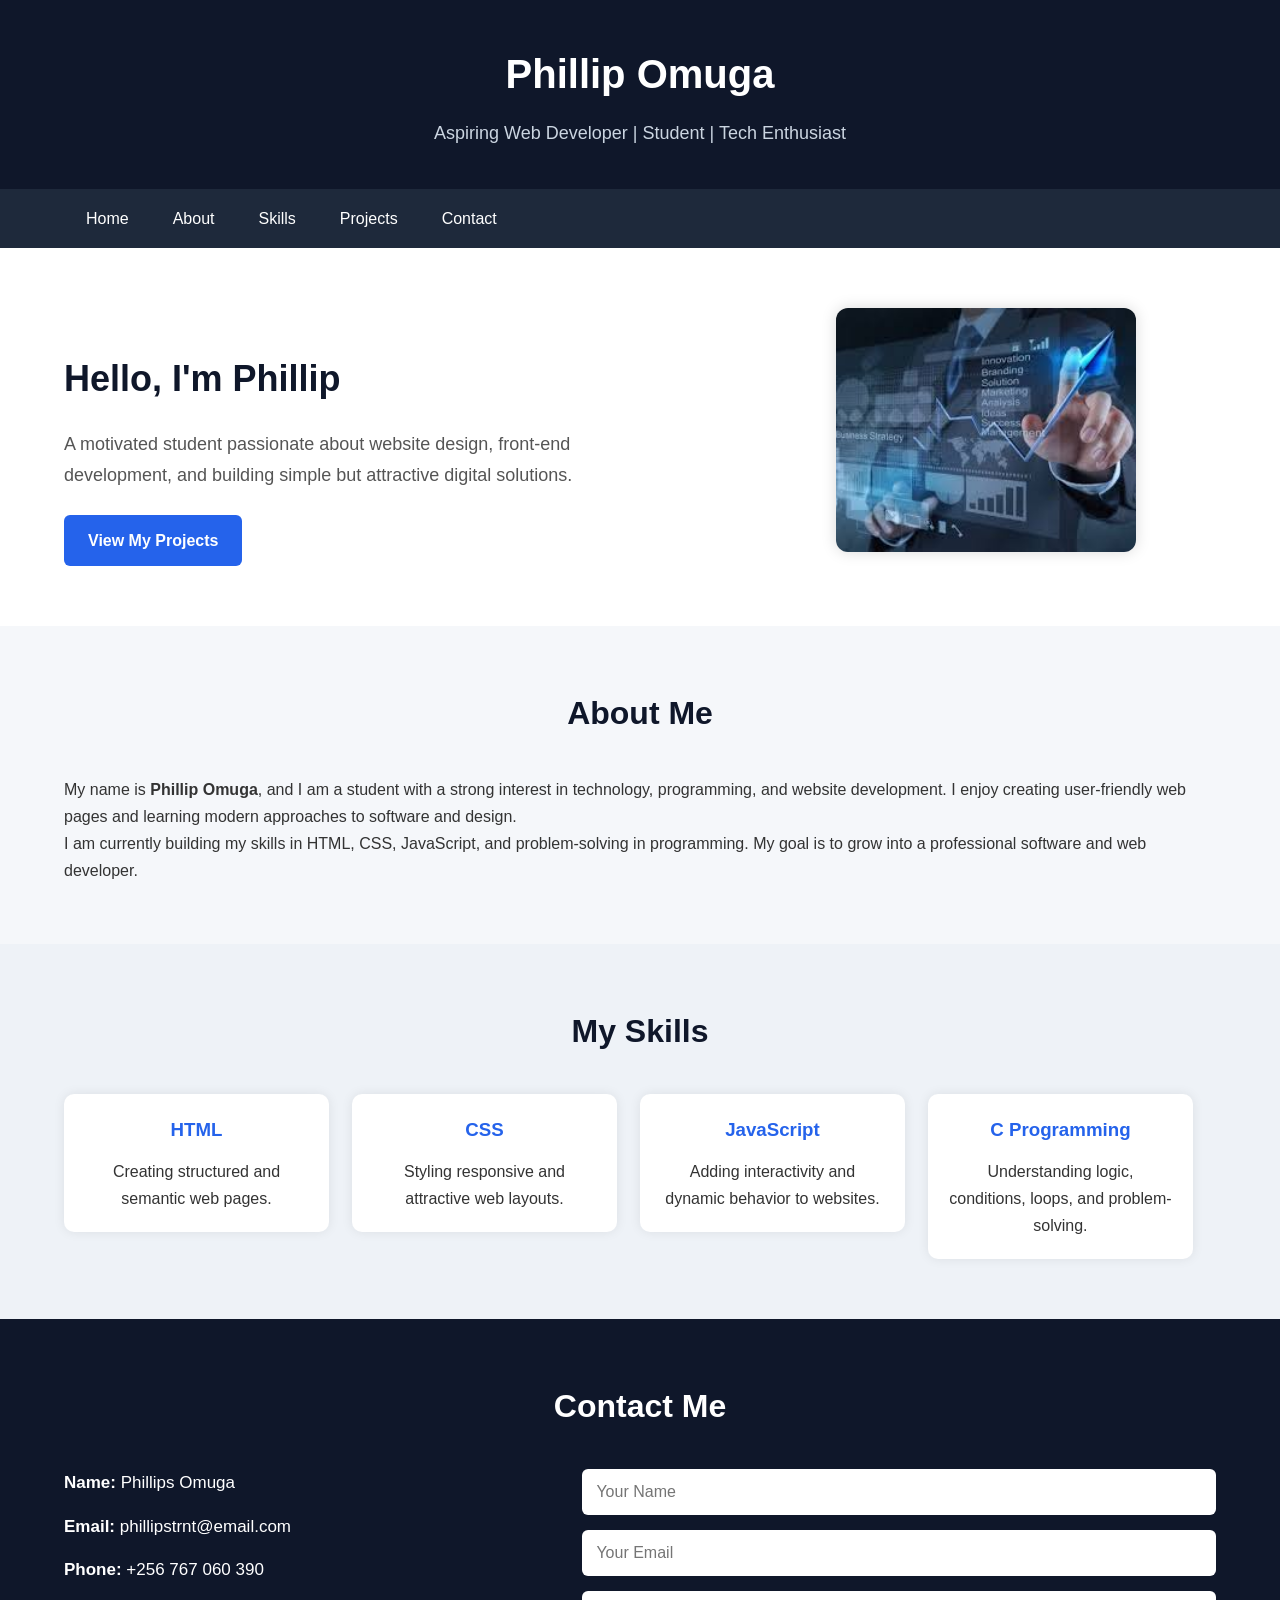
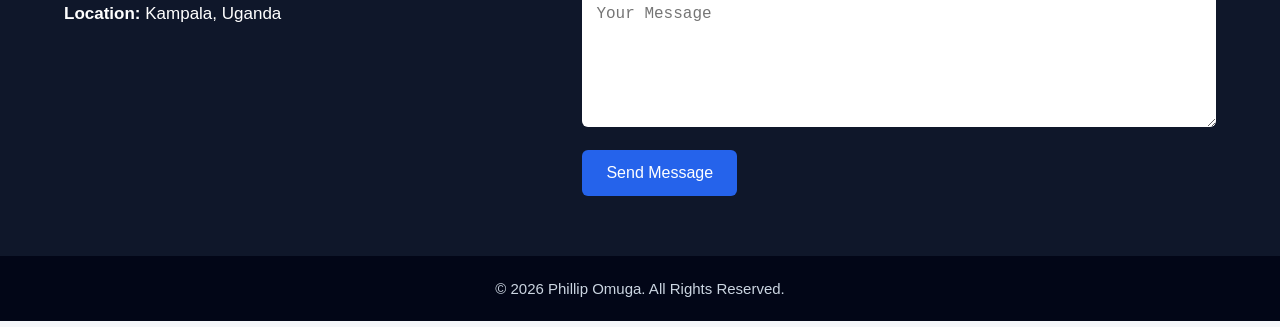
==== index.html @ 1b5aeac4 "Add files via upload" ====
<!DOCTYPE html>
<html lang="en">
<head>
    <meta charset="UTF-8">
    <meta name="viewport" content="width=device-width, initial-scale=1.0">
    <title>Phillip Omuga | Portfolio</title>
    <link rel="stylesheet" href="index.css">
</head>
<body>

    <!-- Header -->
    <header>
        <div class="container">
            <h1>Phillip Omuga</h1>
            <p>Aspiring Web Developer | Student | Tech Enthusiast</p>
        </div>
    </header>

    <!-- Navigation -->
    <nav>
        <div class="container">
            <ul>
                <li><a href="index.html">Home</a></li>
                <li><a href="#about">About</a></li>
                <li><a href="#skills">Skills</a></li>
                <li><a href="projects.html">Projects</a></li>
                <li><a href="#contact">Contact</a></li>
            </ul>
        </div>
    </nav>

    <!-- Hero Section -->
    <section class="hero">
        <div class="container">
            <div class="hero-text">
                <h2>Hello, I'm Phillip</h2>
                <p>
                    A motivated student passionate about website design, front-end development,
                    and building simple but attractive digital solutions.
                </p>
                <a href="projects.html" class="btn">View My Projects</a>
            </div>

            <div class="hero-image">
                <img src="img1.jpg" alt="Profile Photo">
            </div>

            <div class="clearfix"></div>
        </div>
    </section>

    <!-- About Section -->
    <section id="about" class="section">
        <div class="container">
            <h2 class="section-title">About Me</h2>
            <p>
                My name is <strong>Phillip Omuga</strong>, and I am a student with a strong
                interest in technology, programming, and website development. I enjoy creating
                user-friendly web pages and learning modern approaches to software and design.
            </p>
            <p>
                I am currently building my skills in HTML, CSS, JavaScript, and problem-solving
                in programming. My goal is to grow into a professional software and web developer.
            </p>
        </div>
    </section>

    <!-- Skills Section -->
    <section id="skills" class="section light-bg">
        <div class="container">
            <h2 class="section-title">My Skills</h2>

            <div class="skill-box">
                <h3>HTML</h3>
                <p>Creating structured and semantic web pages.</p>
            </div>

            <div class="skill-box">
                <h3>CSS</h3>
                <p>Styling responsive and attractive web layouts.</p>
            </div>

            <div class="skill-box">
                <h3>JavaScript</h3>
                <p>Adding interactivity and dynamic behavior to websites.</p>
            </div>

            <div class="skill-box">
                <h3>C Programming</h3>
                <p>Understanding logic, conditions, loops, and problem-solving.</p>
            </div>

            <div class="clearfix"></div>
        </div>
    </section>

    <!-- Contact Section -->
    <section id="contact" class="section dark-section">
        <div class="container">
            <h2 class="section-title white">Contact Me</h2>

            <div class="contact-info">
                <p><strong>Name:</strong> Phillips Omuga</p>
                <p><strong>Email:</strong> phillipstrnt@email.com</p>
                <p><strong>Phone:</strong> +256 767 060 390</p>
                <p><strong>Location:</strong> Kampala, Uganda</p>
            </div>

            <div class="contact-form">
                <form>
                    <input type="text" placeholder="Your Name" required>
                    <input type="email" placeholder="Your Email" required>
                    <textarea placeholder="Your Message" rows="6" required></textarea>
                    <button type="submit">Send Message</button>
                </form>
            </div>

            <div class="clearfix"></div>
        </div>
    </section>

    <!-- Footer -->
    <footer>
        <p>&copy; 2026 Phillip Omuga. All Rights Reserved.</p>
    </footer>

</body>
</html>
---- index.css ----
/* General Reset */
* {
    margin: 0;
    padding: 0;
    box-sizing: border-box;
}

body {
    font-family: Arial, sans-serif;
    line-height: 1.7;
    background-color: #f5f7fa;
    color: #333;
}

.container {
    width: 90%;
    margin: auto;
}

.clearfix {
    clear: both;
}

/* Header */
header {
    background-color: #0f172a;
    color: white;
    text-align: center;
    padding: 40px 20px;
}

header h1 {
    font-size: 40px;
    margin-bottom: 10px;
}

header p {
    font-size: 18px;
    color: #cbd5e1;
}

/* Navigation */
nav {
    background-color: #1e293b;
    overflow: hidden;
}

nav ul {
    list-style: none;
}

nav ul li {
    float: left;
}

nav ul li a {
    display: block;
    color: white;
    text-decoration: none;
    padding: 16px 22px;
    transition: 0.3s;
}

nav ul li a:hover {
    background-color: #2563eb;
}

/* Hero Section */
.hero {
    background-color: white;
    padding: 60px 0;
}

.hero-text {
    width: 55%;
    float: left;
    padding-right: 30px;
    padding-top: 40px;
}

.hero-text h2 {
    font-size: 36px;
    color: #0f172a;
    margin-bottom: 20px;
}

.hero-text p {
    font-size: 18px;
    margin-bottom: 25px;
    color: #555;
}

.hero-image {
    width: 40%;
    float: right;
    text-align: center;
}

.hero-image img {
    width: 100%;
    max-width: 300px;
    border-radius: 12px;
    box-shadow: 0 0 15px rgba(0,0,0,0.15);
}

.btn {
    display: inline-block;
    background-color: #2563eb;
    color: white;
    padding: 12px 24px;
    text-decoration: none;
    border-radius: 6px;
    font-weight: bold;
}

.btn:hover {
    background-color: #1d4ed8;
}

/* Sections */
.section {
    padding: 60px 0;
}

.section-title {
    text-align: center;
    font-size: 32px;
    margin-bottom: 35px;
    color: #0f172a;
}

.light-bg {
    background-color: #eef2f7;
}

/* Skills */
.skill-box {
    width: 23%;
    float: left;
    background-color: white;
    margin-right: 2%;
    padding: 20px;
    text-align: center;
    border-radius: 10px;
    box-shadow: 0 0 12px rgba(0,0,0,0.08);
}

.skill-box:last-child {
    margin-right: 0;
}

.skill-box h3 {
    color: #2563eb;
    margin-bottom: 12px;
}

/* Projects */
.project-box {
    width: 31%;
    float: left;
    margin-right: 3.5%;
    background-color: white;
    padding: 25px;
    border-radius: 10px;
    box-shadow: 0 0 12px rgba(0,0,0,0.08);
}

.project-box:last-child {
    margin-right: 0;
}

.project-box h3 {
    margin-bottom: 15px;
    color: #0f172a;
}

/* Contact Section */
.dark-section {
    background-color: #0f172a;
    color: white;
}

.white {
    color: white;
}

.contact-info {
    width: 40%;
    float: left;
    padding-right: 30px;
}

.contact-info p {
    margin-bottom: 15px;
    font-size: 17px;
}

.contact-form {
    width: 55%;
    float: right;
}

.contact-form input,
.contact-form textarea {
    width: 100%;
    padding: 14px;
    margin-bottom: 15px;
    border: none;
    border-radius: 6px;
    font-size: 16px;
}

.contact-form button {
    background-color: #2563eb;
    color: white;
    border: none;
    padding: 14px 24px;
    font-size: 16px;
    border-radius: 6px;
    cursor: pointer;
}

.contact-form button:hover {
    background-color: #1d4ed8;
}

/* Footer */
footer {
    background-color: #020617;
    color: #cbd5e1;
    text-align: center;
    padding: 20px;
    font-size: 15px;
}

/* Responsive */
@media (max-width: 768px) {
    nav ul li {
        float: none;
        text-align: center;
    }

    .hero-text,
    .hero-image,
    .contact-info,
    .contact-form,
    .skill-box,
    .project-box {
        width: 100%;
        float: none;
        margin-right: 0;
        margin-bottom: 20px;
    }

    .hero-text {
        padding-right: 0;
        text-align: center;
    }

    .hero-image {
        margin-top: 20px;
    }
}
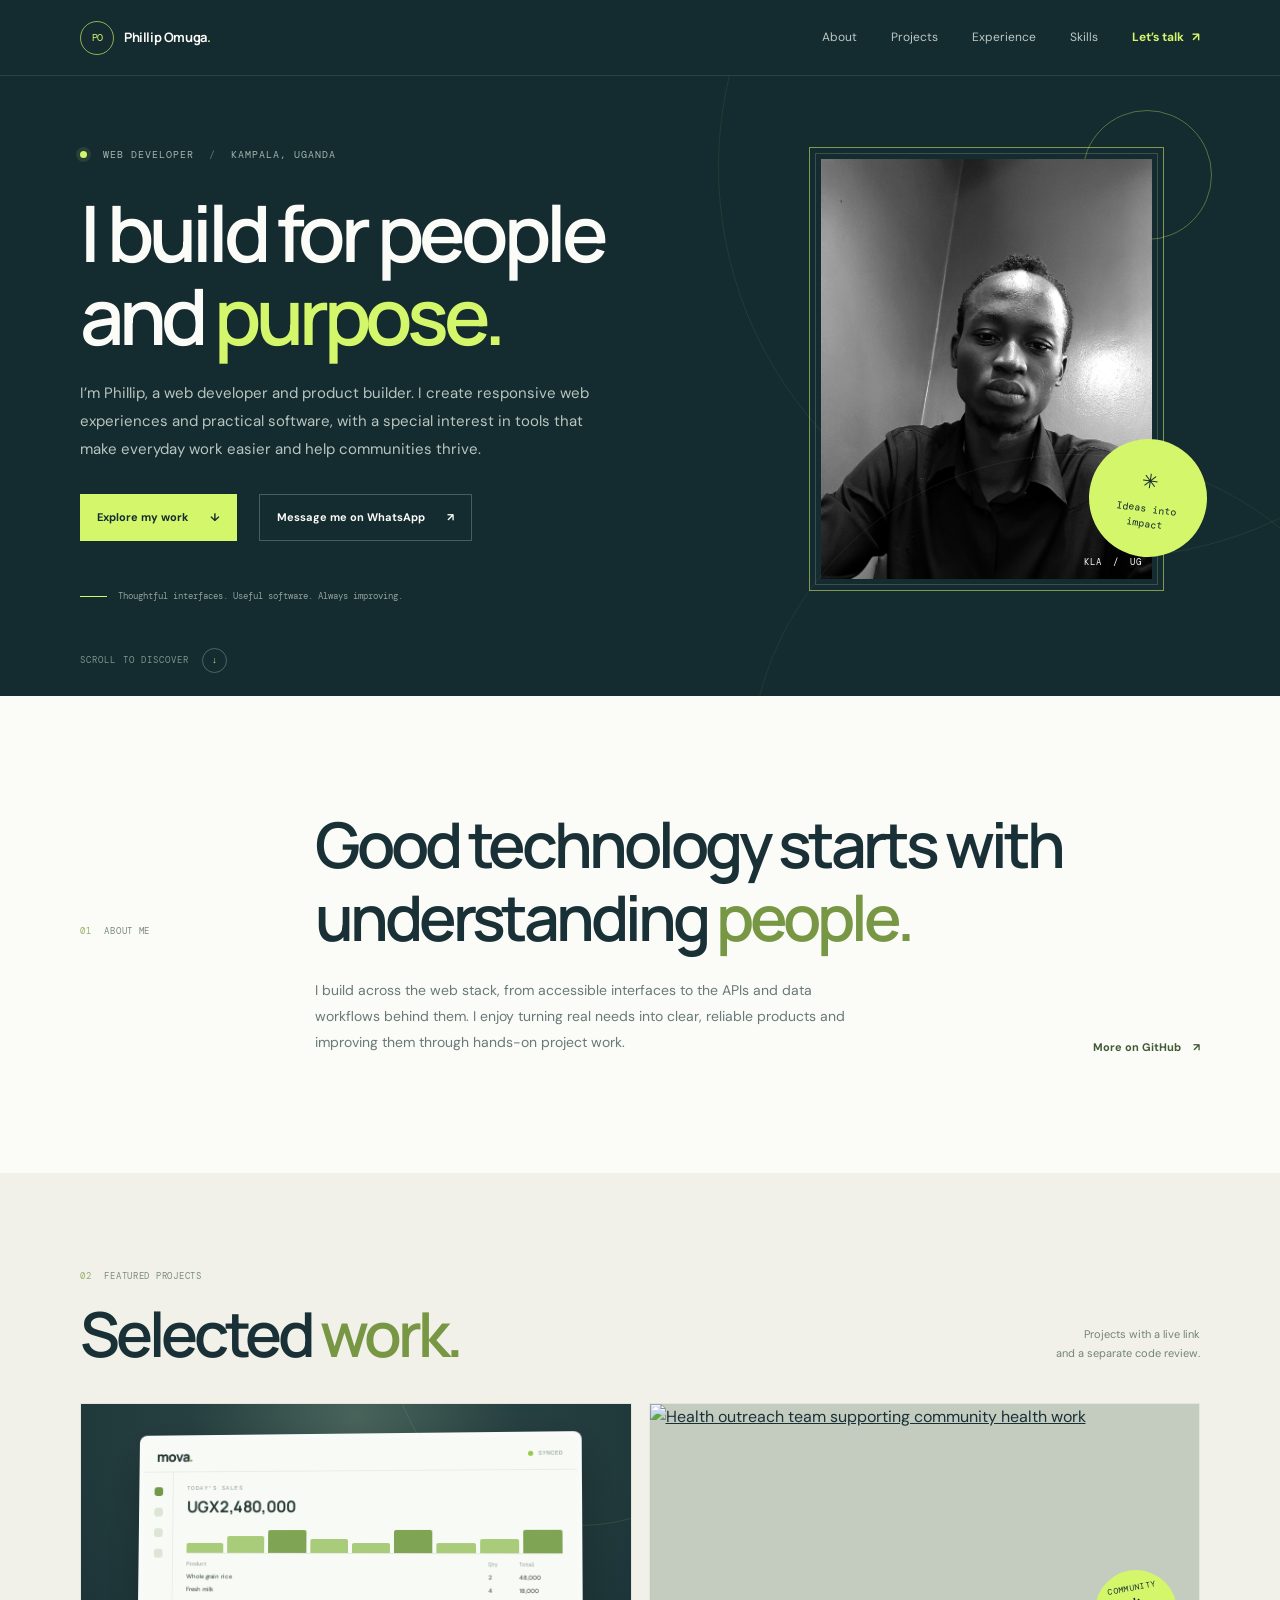
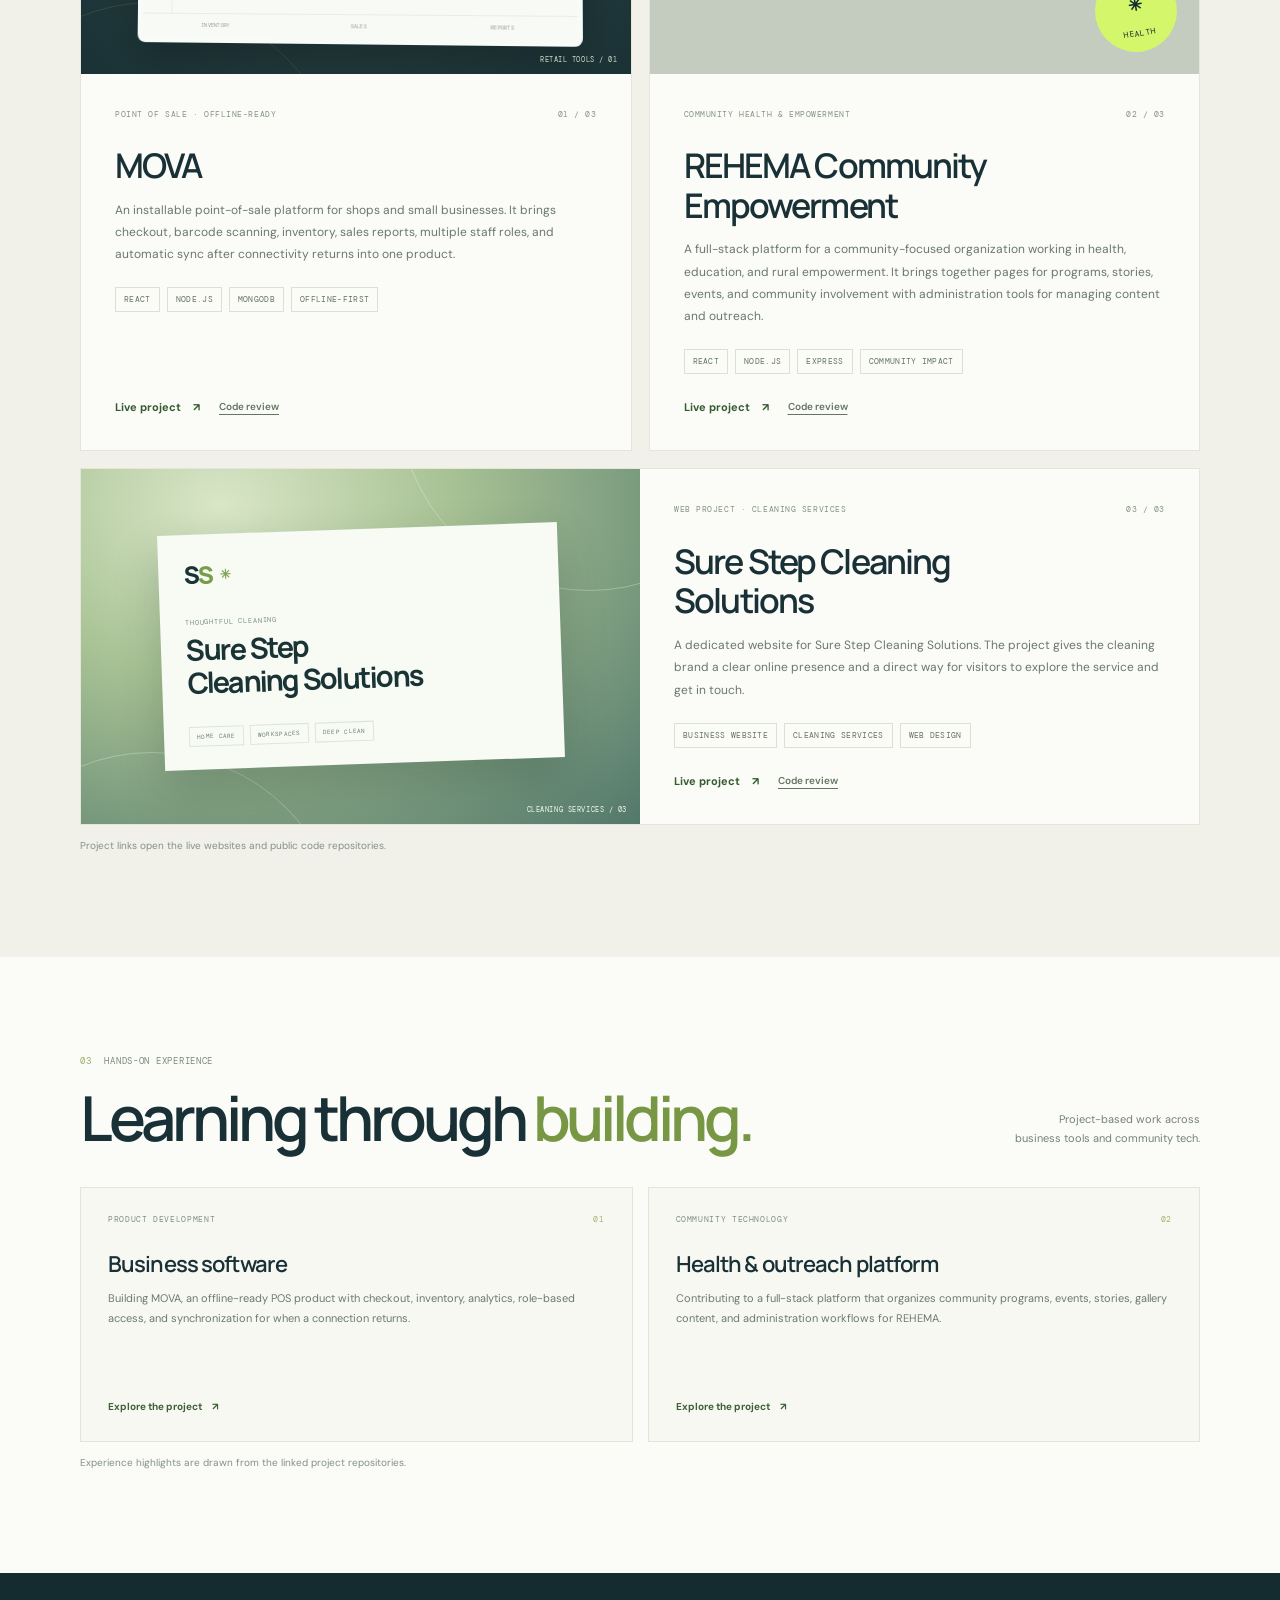
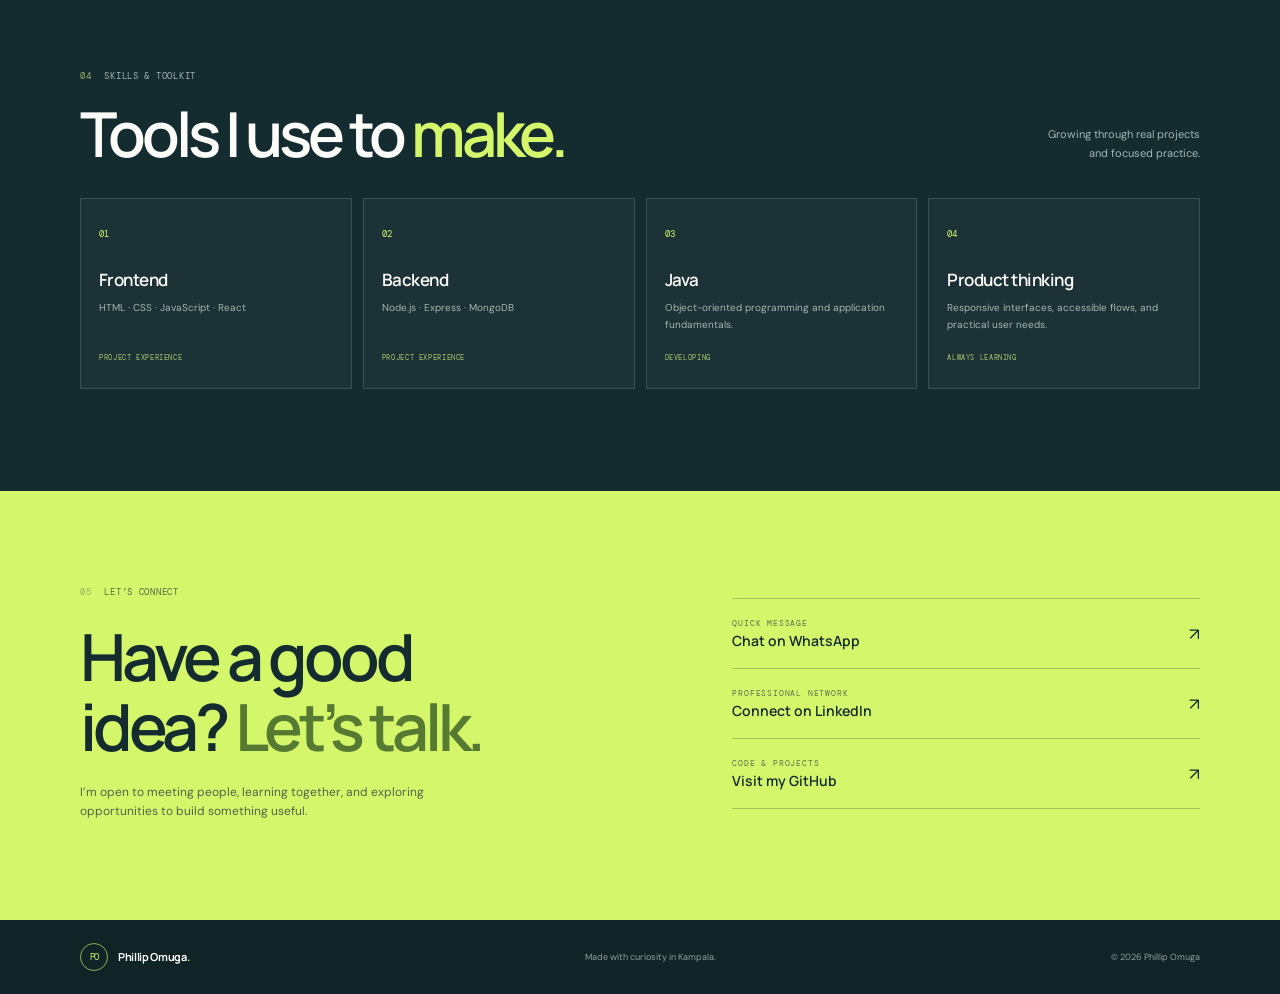
==== commit c42503e2: "Improve portfolio design and SEO" ====
--- a/index.html
+++ b/index.html
@@ -1,128 +1,241 @@
-<!DOCTYPE html>
-<html lang="en">
-<head>
-    <meta charset="UTF-8">
-    <meta name="viewport" content="width=device-width, initial-scale=1.0">
-    <title>Phillip Omuga | Portfolio</title>
-    <link rel="stylesheet" href="index.css">
-</head>
-<body>
-
-    <!-- Header -->
-    <header>
-        <div class="container">
-            <h1>Phillip Omuga</h1>
-            <p>Aspiring Web Developer | Student | Tech Enthusiast</p>
-        </div>
-    </header>
-
-    <!-- Navigation -->
-    <nav>
-        <div class="container">
-            <ul>
-                <li><a href="index.html">Home</a></li>
-                <li><a href="#about">About</a></li>
-                <li><a href="#skills">Skills</a></li>
-                <li><a href="projects.html">Projects</a></li>
-                <li><a href="#contact">Contact</a></li>
-            </ul>
-        </div>
-    </nav>
-
-    <!-- Hero Section -->
-    <section class="hero">
-        <div class="container">
-            <div class="hero-text">
-                <h2>Hello, I'm Phillip</h2>
-                <p>
-                    A motivated student passionate about website design, front-end development,
-                    and building simple but attractive digital solutions.
-                </p>
-                <a href="projects.html" class="btn">View My Projects</a>
-            </div>
-
-            <div class="hero-image">
-                <img src="img1.jpg" alt="Profile Photo">
-            </div>
-
-            <div class="clearfix"></div>
-        </div>
-    </section>
-
-    <!-- About Section -->
-    <section id="about" class="section">
-        <div class="container">
-            <h2 class="section-title">About Me</h2>
-            <p>
-                My name is <strong>Phillip Omuga</strong>, and I am a student with a strong
-                interest in technology, programming, and website development. I enjoy creating
-                user-friendly web pages and learning modern approaches to software and design.
-            </p>
-            <p>
-                I am currently building my skills in HTML, CSS, JavaScript, and problem-solving
-                in programming. My goal is to grow into a professional software and web developer.
-            </p>
-        </div>
-    </section>
-
-    <!-- Skills Section -->
-    <section id="skills" class="section light-bg">
-        <div class="container">
-            <h2 class="section-title">My Skills</h2>
-
-            <div class="skill-box">
-                <h3>HTML</h3>
-                <p>Creating structured and semantic web pages.</p>
-            </div>
-
-            <div class="skill-box">
-                <h3>CSS</h3>
-                <p>Styling responsive and attractive web layouts.</p>
-            </div>
-
-            <div class="skill-box">
-                <h3>JavaScript</h3>
-                <p>Adding interactivity and dynamic behavior to websites.</p>
-            </div>
-
-            <div class="skill-box">
-                <h3>C Programming</h3>
-                <p>Understanding logic, conditions, loops, and problem-solving.</p>
-            </div>
-
-            <div class="clearfix"></div>
-        </div>
-    </section>
-
-    <!-- Contact Section -->
-    <section id="contact" class="section dark-section">
-        <div class="container">
-            <h2 class="section-title white">Contact Me</h2>
-
-            <div class="contact-info">
-                <p><strong>Name:</strong> Phillips Omuga</p>
-                <p><strong>Email:</strong> phillipstrnt@email.com</p>
-                <p><strong>Phone:</strong> +256 767 060 390</p>
-                <p><strong>Location:</strong> Kampala, Uganda</p>
-            </div>
-
-            <div class="contact-form">
-                <form>
-                    <input type="text" placeholder="Your Name" required>
-                    <input type="email" placeholder="Your Email" required>
-                    <textarea placeholder="Your Message" rows="6" required></textarea>
-                    <button type="submit">Send Message</button>
-                </form>
-            </div>
-
-            <div class="clearfix"></div>
-        </div>
-    </section>
-
-    <!-- Footer -->
-    <footer>
-        <p>&copy; 2026 Phillip Omuga. All Rights Reserved.</p>
-    </footer>
-
-</body>
-</html>+<!doctype html>
+<html lang="en">
+  <head>
+    <meta charset="utf-8">
+    <meta name="viewport" content="width=device-width, initial-scale=1">
+    <meta name="theme-color" content="#142b30">
+    <meta name="author" content="Phillip Omuga">
+    <meta name="description" content="Phillip Omuga is a web developer in Kampala. Explore MOVA, REHEMA, and Sure Step Cleaning Solutions, and contact me about software and web projects.">
+    <meta name="robots" content="index, follow, max-image-preview:large">
+    <link rel="canonical" href="https://phillipstrnt.github.io/personal-portfolio/">
+    <meta property="og:type" content="website">
+    <meta property="og:locale" content="en_UG">
+    <meta property="og:site_name" content="Phillip Omuga Portfolio">
+    <meta property="og:title" content="Phillip Omuga | Web Developer in Kampala">
+    <meta property="og:description" content="Explore Phillip Omuga’s projects: MOVA, REHEMA, and Sure Step Cleaning Solutions. Web developer in Kampala, Uganda.">
+    <meta property="og:url" content="https://phillipstrnt.github.io/personal-portfolio/">
+    <meta property="og:image" content="https://phillipstrnt.github.io/personal-portfolio/assets/phillip-omuga.jpg">
+    <meta property="og:image:alt" content="Portrait of Phillip Omuga">
+    <meta name="twitter:card" content="summary_large_image">
+    <meta name="twitter:title" content="Phillip Omuga | Web Developer in Kampala">
+    <meta name="twitter:description" content="Web developer and product builder in Kampala, Uganda. Explore MOVA, REHEMA, and Sure Step Cleaning Solutions.">
+    <meta name="twitter:image" content="https://phillipstrnt.github.io/personal-portfolio/assets/phillip-omuga.jpg">
+    <title>Phillip Omuga | Web Developer in Kampala, Uganda</title>
+    <link rel="preconnect" href="https://fonts.googleapis.com">
+    <link rel="preconnect" href="https://fonts.gstatic.com" crossorigin>
+    <link href="https://fonts.googleapis.com/css2?family=DM+Mono:wght@400;500&family=DM+Sans:wght@400;500;600;700&family=Manrope:wght@400;500;600;700;800&display=swap" rel="stylesheet">
+    <link rel="stylesheet" href="index.css">
+    <script src="script.js" defer></script>
+    <script type="application/ld+json">
+      {
+        "@context": "https://schema.org",
+        "@graph": [
+          {
+            "@type": "Person",
+            "@id": "https://phillipstrnt.github.io/personal-portfolio/#person",
+            "name": "Phillip Omuga",
+            "url": "https://phillipstrnt.github.io/personal-portfolio/",
+            "image": "https://phillipstrnt.github.io/personal-portfolio/assets/phillip-omuga.jpg",
+            "jobTitle": "Web Developer",
+            "address": {
+              "@type": "PostalAddress",
+              "addressLocality": "Kampala",
+              "addressCountry": "UG"
+            },
+            "sameAs": [
+              "https://github.com/phillipstrnt",
+              "https://www.linkedin.com/in/omuga-phillip/"
+            ]
+          },
+          {
+            "@type": "WebSite",
+            "@id": "https://phillipstrnt.github.io/personal-portfolio/#website",
+            "url": "https://phillipstrnt.github.io/personal-portfolio/",
+            "name": "Phillip Omuga | Web Developer",
+            "description": "Portfolio of Phillip Omuga, web developer and product builder in Kampala, Uganda.",
+            "inLanguage": "en-UG",
+            "publisher": {"@id": "https://phillipstrnt.github.io/personal-portfolio/#person"}
+          }
+        ]
+      }
+    </script>
+  </head>
+  <body>
+    <a class="skip-link" href="#main">Skip to content</a>
+    <div class="scroll-progress" aria-hidden="true"><span></span></div>
+
+    <header class="site-header" id="top">
+      <div class="container nav-wrap">
+        <a class="brand" href="#top" aria-label="Phillip Omuga home">
+          <span class="brand-mark">PO</span>
+          <span>Phillip Omuga<span class="brand-period">.</span></span>
+        </a>
+        <button class="menu-toggle" type="button" aria-expanded="false" aria-controls="site-nav" aria-label="Open navigation">
+          <span></span><span></span>
+        </button>
+        <nav class="site-nav" id="site-nav" aria-label="Main navigation">
+          <a href="#about">About</a>
+          <a href="#work">Projects</a>
+          <a href="#experience">Experience</a>
+          <a href="#skills">Skills</a>
+          <a class="nav-contact" href="#contact">Let’s talk <span aria-hidden="true">↗</span></a>
+        </nav>
+      </div>
+    </header>
+
+    <main id="main">
+      <section class="hero section-dark" aria-labelledby="hero-title">
+        <div class="hero-grid container">
+          <div class="hero-copy reveal">
+            <p class="eyebrow"><span class="eyebrow-dot"></span> WEB DEVELOPER <span class="eyebrow-divider">/</span> KAMPALA, UGANDA</p>
+            <h1 id="hero-title">I build for people<br>and <span>purpose.</span></h1>
+            <p class="hero-intro">I’m Phillip, a web developer and product builder. I create responsive web experiences and practical software, with a special interest in tools that make everyday work easier and help communities thrive.</p>
+            <div class="hero-actions">
+              <a class="button button-accent" href="#work">Explore my work <span aria-hidden="true">↓</span></a>
+              <a class="button button-quiet" href="https://wa.me/256767060390?text=Hello%20Phillip%2C%20I%20found%20your%20portfolio." target="_blank" rel="noopener noreferrer">Message me on WhatsApp <span aria-hidden="true">↗</span></a>
+            </div>
+            <div class="hero-footnote"><span class="footnote-rule"></span> Thoughtful interfaces. Useful software. Always improving.</div>
+          </div>
+
+          <div class="hero-visual reveal reveal-delay">
+            <div class="portrait-card">
+              <img src="assets/phillip-omuga.jpg" alt="Portrait of Phillip Omuga" fetchpriority="high">
+              <span class="portrait-index">KLA&nbsp; / &nbsp;UG</span>
+            </div>
+            <div class="visual-note"><span class="visual-note-mark">✳</span><span>Ideas into<br>impact</span></div>
+            <div class="visual-ring" aria-hidden="true"></div>
+          </div>
+
+          <a class="scroll-cue" href="#about"><span>SCROLL TO DISCOVER</span><span aria-hidden="true">↓</span></a>
+        </div>
+      </section>
+
+      <section class="intro-section section-light" id="about" aria-labelledby="about-title">
+        <div class="container intro-grid">
+          <div class="section-label reveal"><span>01</span><span>ABOUT ME</span></div>
+          <div class="intro-content reveal">
+            <h2 id="about-title">Good technology starts with understanding <em>people.</em></h2>
+            <div class="intro-bottom">
+              <p>I build across the web stack, from accessible interfaces to the APIs and data workflows behind them. I enjoy turning real needs into clear, reliable products and improving them through hands-on project work.</p>
+              <a class="inline-link" href="https://github.com/phillipstrnt" target="_blank" rel="noopener noreferrer">More on GitHub <span aria-hidden="true">↗</span></a>
+            </div>
+          </div>
+        </div>
+      </section>
+
+      <section class="work-section section-paper" id="work" aria-labelledby="work-title">
+        <div class="container">
+          <div class="section-heading reveal">
+            <div><p class="section-label"><span>02</span><span>FEATURED PROJECTS</span></p><h2 id="work-title">Selected <em>work.</em></h2></div>
+            <p class="heading-aside">Projects with a live link<br>and a separate code review.</p>
+          </div>
+
+          <div class="projects-grid">
+            <article class="project-card project-card-mova reveal">
+              <div class="project-art project-art-mova" aria-hidden="true">
+                <div class="mova-window">
+                  <div class="mova-top"><span class="mova-logo">mova<span>.</span></span><span class="mova-status"><i></i> SYNCED</span></div>
+                  <div class="mova-body"><div class="mova-sidebar"><b></b><b></b><b></b><b></b></div><div class="mova-main"><span class="mova-overline">TODAY’S SALES</span><strong>UGX 2,480,000</strong><div class="mova-bars"><i></i><i></i><i></i><i></i><i></i><i></i><i></i><i></i><i></i></div><div class="mova-till"><span>Product</span><span>Qty</span><span>Total</span><b>Whole grain rice</b><b>2</b><b>48,000</b><b>Fresh milk</b><b>4</b><b>18,000</b></div></div></div>
+                  <div class="mova-bottom"><span>INVENTORY</span><span>SALES</span><span>REPORTS</span></div>
+                </div>
+                <span class="art-caption">RETAIL TOOLS / 01</span>
+              </div>
+              <div class="project-info">
+                <div class="project-meta"><span>POINT OF SALE · OFFLINE-READY</span><span>01 / 03</span></div>
+                <h3>MOVA</h3>
+                <p>An installable point-of-sale platform for shops and small businesses. It brings checkout, barcode scanning, inventory, sales reports, multiple staff roles, and automatic sync after connectivity returns into one product.</p>
+                <div class="project-tags"><span>REACT</span><span>NODE.JS</span><span>MONGODB</span><span>OFFLINE-FIRST</span></div>
+                <div class="project-links"><a class="project-link" href="https://mova-azure-two.vercel.app" target="_blank" rel="noopener noreferrer">Live project <span aria-hidden="true">↗</span></a><a class="project-repo-link" href="https://github.com/phillipstrnt/mova" target="_blank" rel="noopener noreferrer">Code review</a></div>
+              </div>
+            </article>
+
+            <article class="project-card project-card-rehema reveal reveal-delay">
+              <a class="project-image" href="https://github.com/phillipstrnt/rehema-community-empowerment" target="_blank" rel="noopener noreferrer" aria-label="View REHEMA project image and repository">
+                <img src="https://raw.githubusercontent.com/phillipstrnt/rehema-community-empowerment/main/Client/public/images/community-highlights/health-outreach-team.jpg" alt="Health outreach team supporting community health work" loading="lazy">
+                <span class="image-stamp">COMMUNITY<br><strong>✳</strong><br>HEALTH</span>
+              </a>
+              <div class="project-info">
+                <div class="project-meta"><span>COMMUNITY HEALTH &amp; EMPOWERMENT</span><span>02 / 03</span></div>
+                <h3>REHEMA Community<br>Empowerment</h3>
+                <p>A full-stack platform for a community-focused organization working in health, education, and rural empowerment. It brings together pages for programs, stories, events, and community involvement with administration tools for managing content and outreach.</p>
+                <div class="project-tags"><span>REACT</span><span>NODE.JS</span><span>EXPRESS</span><span>COMMUNITY IMPACT</span></div>
+                <div class="project-links"><a class="project-link" href="https://rehema-website-preview-2026-1028-pe5b.onrender.com" target="_blank" rel="noopener noreferrer">Live project <span aria-hidden="true">↗</span></a><a class="project-repo-link" href="https://github.com/phillipstrnt/rehema-community-empowerment" target="_blank" rel="noopener noreferrer">Code review</a></div>
+              </div>
+            </article>
+
+            <article class="project-card project-card-surestep reveal">
+              <div class="project-art project-art-surestep" aria-hidden="true">
+                <div class="surestep-panel">
+                  <div class="surestep-brand">S<span>S</span><i>✳</i></div>
+                  <div class="surestep-message"><span>THOUGHTFUL CLEANING</span><strong>Sure Step<br>Cleaning Solutions</strong></div>
+                  <div class="surestep-services"><span>HOME CARE</span><span>WORKSPACES</span><span>DEEP CLEAN</span></div>
+                </div>
+                <span class="art-caption">CLEANING SERVICES / 03</span>
+              </div>
+              <div class="project-info">
+                <div class="project-meta"><span>WEB PROJECT · CLEANING SERVICES</span><span>03 / 03</span></div>
+                <h3>Sure Step Cleaning<br>Solutions</h3>
+                <p>A dedicated website for Sure Step Cleaning Solutions. The project gives the cleaning brand a clear online presence and a direct way for visitors to explore the service and get in touch.</p>
+                <div class="project-tags"><span>BUSINESS WEBSITE</span><span>CLEANING SERVICES</span><span>WEB DESIGN</span></div>
+                <div class="project-links"><a class="project-link" href="https://sure-step-cleaning-solutions.netlify.app/" target="_blank" rel="noopener noreferrer">Live project <span aria-hidden="true">↗</span></a><a class="project-repo-link" href="https://github.com/phillipstrnt/sure-step-cleaning-solutions" target="_blank" rel="noopener noreferrer">Code review</a></div>
+              </div>
+            </article>
+          </div>
+          <p class="work-note">Project links open the live websites and public code repositories.</p>
+        </div>
+      </section>
+
+      <section class="experience-section section-light" id="experience" aria-labelledby="experience-title">
+        <div class="container">
+          <div class="section-heading reveal">
+            <div><p class="section-label"><span>03</span><span>HANDS-ON EXPERIENCE</span></p><h2 id="experience-title">Learning through <em>building.</em></h2></div>
+            <p class="heading-aside">Project-based work across<br>business tools and community tech.</p>
+          </div>
+          <div class="experience-grid">
+            <article class="experience-card reveal">
+              <div class="experience-card-top"><span>PRODUCT DEVELOPMENT</span><span>01</span></div>
+              <h3>Business software</h3>
+              <p>Building MOVA, an offline-ready POS product with checkout, inventory, analytics, role-based access, and synchronization for when a connection returns.</p>
+              <a href="https://github.com/phillipstrnt/mova#readme" target="_blank" rel="noopener noreferrer">Explore the project <span aria-hidden="true">↗</span></a>
+            </article>
+            <article class="experience-card reveal reveal-delay">
+              <div class="experience-card-top"><span>COMMUNITY TECHNOLOGY</span><span>02</span></div>
+              <h3>Health &amp; outreach platform</h3>
+              <p>Contributing to a full-stack platform that organizes community programs, events, stories, gallery content, and administration workflows for REHEMA.</p>
+              <a href="https://github.com/phillipstrnt/rehema-community-empowerment#readme" target="_blank" rel="noopener noreferrer">Explore the project <span aria-hidden="true">↗</span></a>
+            </article>
+          </div>
+          <p class="experience-note">Experience highlights are drawn from the linked project repositories.</p>
+        </div>
+      </section>
+
+      <section class="skills-section section-dark" id="skills" aria-labelledby="skills-title">
+        <div class="container">
+          <div class="section-heading skills-heading reveal">
+            <div><p class="section-label"><span>04</span><span>SKILLS &amp; TOOLKIT</span></p><h2 id="skills-title">Tools I use to <em>make.</em></h2></div>
+            <p class="heading-aside">Growing through real projects<br>and focused practice.</p>
+          </div>
+          <div class="skill-cards">
+            <article class="skill-card reveal"><span class="skill-number">01</span><h3>Frontend</h3><p>HTML · CSS · JavaScript · React</p><span class="skill-status">PROJECT EXPERIENCE</span></article>
+            <article class="skill-card reveal"><span class="skill-number">02</span><h3>Backend</h3><p>Node.js · Express · MongoDB</p><span class="skill-status">PROJECT EXPERIENCE</span></article>
+            <article class="skill-card reveal"><span class="skill-number">03</span><h3>Java</h3><p>Object-oriented programming and application fundamentals.</p><span class="skill-status">DEVELOPING</span></article>
+            <article class="skill-card reveal"><span class="skill-number">04</span><h3>Product thinking</h3><p>Responsive interfaces, accessible flows, and practical user needs.</p><span class="skill-status">ALWAYS LEARNING</span></article>
+          </div>
+        </div>
+      </section>
+
+      <section class="contact-section section-accent" id="contact" aria-labelledby="contact-title">
+        <div class="container contact-layout reveal">
+          <div><p class="section-label"><span>05</span><span>LET’S CONNECT</span></p><h2 id="contact-title">Have a good<br>idea? <em>Let’s talk.</em></h2><p class="contact-copy">I’m open to meeting people, learning together, and exploring opportunities to build something useful.</p></div>
+          <div class="contact-actions">
+            <a class="contact-action whatsapp-action" href="https://wa.me/256767060390?text=Hello%20Phillip%2C%20I%20found%20your%20portfolio." target="_blank" rel="noopener noreferrer"><span><small>QUICK MESSAGE</small><strong>Chat on WhatsApp</strong></span><span class="contact-arrow" aria-hidden="true">↗</span></a>
+            <a class="contact-action linkedin-action" href="https://www.linkedin.com/in/omuga-phillip/" target="_blank" rel="noopener noreferrer"><span><small>PROFESSIONAL NETWORK</small><strong>Connect on LinkedIn</strong></span><span class="contact-arrow" aria-hidden="true">↗</span></a>
+            <a class="contact-action github-action" href="https://github.com/phillipstrnt" target="_blank" rel="noopener noreferrer"><span><small>CODE &amp; PROJECTS</small><strong>Visit my GitHub</strong></span><span class="contact-arrow" aria-hidden="true">↗</span></a>
+          </div>
+        </div>
+      </section>
+    </main>
+
+    <footer class="site-footer"><div class="container footer-wrap"><a class="brand" href="#top"><span class="brand-mark">PO</span><span>Phillip Omuga<span class="brand-period">.</span></span></a><span class="footer-note">Made with curiosity in Kampala.</span><span>© <span data-year>2026</span> Phillip Omuga</span></div></footer>
+  </body>
+</html>
--- a/index.css
+++ b/index.css
@@ -1,263 +1,274 @@
-/* General Reset */
-* {
-    margin: 0;
-    padding: 0;
-    box-sizing: border-box;
-}
-
-body {
-    font-family: Arial, sans-serif;
-    line-height: 1.7;
-    background-color: #f5f7fa;
-    color: #333;
-}
-
-.container {
-    width: 90%;
-    margin: auto;
-}
-
-.clearfix {
-    clear: both;
-}
-
-/* Header */
-header {
-    background-color: #0f172a;
-    color: white;
-    text-align: center;
-    padding: 40px 20px;
-}
-
-header h1 {
-    font-size: 40px;
-    margin-bottom: 10px;
-}
-
-header p {
-    font-size: 18px;
-    color: #cbd5e1;
-}
-
-/* Navigation */
-nav {
-    background-color: #1e293b;
-    overflow: hidden;
-}
-
-nav ul {
-    list-style: none;
-}
-
-nav ul li {
-    float: left;
-}
-
-nav ul li a {
-    display: block;
-    color: white;
-    text-decoration: none;
-    padding: 16px 22px;
-    transition: 0.3s;
-}
-
-nav ul li a:hover {
-    background-color: #2563eb;
-}
-
-/* Hero Section */
-.hero {
-    background-color: white;
-    padding: 60px 0;
-}
-
-.hero-text {
-    width: 55%;
-    float: left;
-    padding-right: 30px;
-    padding-top: 40px;
-}
-
-.hero-text h2 {
-    font-size: 36px;
-    color: #0f172a;
-    margin-bottom: 20px;
-}
-
-.hero-text p {
-    font-size: 18px;
-    margin-bottom: 25px;
-    color: #555;
-}
-
-.hero-image {
-    width: 40%;
-    float: right;
-    text-align: center;
-}
-
-.hero-image img {
-    width: 100%;
-    max-width: 300px;
-    border-radius: 12px;
-    box-shadow: 0 0 15px rgba(0,0,0,0.15);
-}
-
-.btn {
-    display: inline-block;
-    background-color: #2563eb;
-    color: white;
-    padding: 12px 24px;
-    text-decoration: none;
-    border-radius: 6px;
-    font-weight: bold;
-}
-
-.btn:hover {
-    background-color: #1d4ed8;
-}
-
-/* Sections */
-.section {
-    padding: 60px 0;
-}
-
-.section-title {
-    text-align: center;
-    font-size: 32px;
-    margin-bottom: 35px;
-    color: #0f172a;
-}
-
-.light-bg {
-    background-color: #eef2f7;
-}
-
-/* Skills */
-.skill-box {
-    width: 23%;
-    float: left;
-    background-color: white;
-    margin-right: 2%;
-    padding: 20px;
-    text-align: center;
-    border-radius: 10px;
-    box-shadow: 0 0 12px rgba(0,0,0,0.08);
-}
-
-.skill-box:last-child {
-    margin-right: 0;
-}
-
-.skill-box h3 {
-    color: #2563eb;
-    margin-bottom: 12px;
-}
-
-/* Projects */
-.project-box {
-    width: 31%;
-    float: left;
-    margin-right: 3.5%;
-    background-color: white;
-    padding: 25px;
-    border-radius: 10px;
-    box-shadow: 0 0 12px rgba(0,0,0,0.08);
-}
-
-.project-box:last-child {
-    margin-right: 0;
-}
-
-.project-box h3 {
-    margin-bottom: 15px;
-    color: #0f172a;
-}
-
-/* Contact Section */
-.dark-section {
-    background-color: #0f172a;
-    color: white;
-}
-
-.white {
-    color: white;
-}
-
-.contact-info {
-    width: 40%;
-    float: left;
-    padding-right: 30px;
-}
-
-.contact-info p {
-    margin-bottom: 15px;
-    font-size: 17px;
-}
-
-.contact-form {
-    width: 55%;
-    float: right;
-}
-
-.contact-form input,
-.contact-form textarea {
-    width: 100%;
-    padding: 14px;
-    margin-bottom: 15px;
-    border: none;
-    border-radius: 6px;
-    font-size: 16px;
-}
-
-.contact-form button {
-    background-color: #2563eb;
-    color: white;
-    border: none;
-    padding: 14px 24px;
-    font-size: 16px;
-    border-radius: 6px;
-    cursor: pointer;
-}
-
-.contact-form button:hover {
-    background-color: #1d4ed8;
-}
-
-/* Footer */
-footer {
-    background-color: #020617;
-    color: #cbd5e1;
-    text-align: center;
-    padding: 20px;
-    font-size: 15px;
-}
-
-/* Responsive */
-@media (max-width: 768px) {
-    nav ul li {
-        float: none;
-        text-align: center;
-    }
-
-    .hero-text,
-    .hero-image,
-    .contact-info,
-    .contact-form,
-    .skill-box,
-    .project-box {
-        width: 100%;
-        float: none;
-        margin-right: 0;
-        margin-bottom: 20px;
-    }
-
-    .hero-text {
-        padding-right: 0;
-        text-align: center;
-    }
-
-    .hero-image {
-        margin-top: 20px;
-    }
-}+:root {
+  color-scheme: light;
+  --ink: #193136;
+  --muted: #687a78;
+  --deep: #142b30;
+  --deep-soft: #1b383d;
+  --paper: #f1f1e9;
+  --white: #fbfbf7;
+  --line: #daddd2;
+  --lime: #d4f66b;
+  --mono: "DM Mono", monospace;
+  --sans: "DM Sans", sans-serif;
+  --display: "Manrope", sans-serif;
+}
+
+* { box-sizing: border-box; }
+html { scroll-behavior: smooth; scroll-padding-top: 82px; }
+body { margin: 0; background: var(--white); color: var(--ink); font-family: var(--sans); line-height: 1.65; -webkit-font-smoothing: antialiased; }
+a { color: inherit; }
+img { display: block; max-width: 100%; }
+.container { width: min(1120px, calc(100% - 52px)); margin-inline: auto; }
+.section-dark { background: var(--deep); color: var(--white); }
+.section-light { background: var(--white); }
+.section-paper { background: var(--paper); }
+.section-accent { background: var(--lime); }
+.skip-link { position: absolute; z-index: 10; top: -70px; left: 16px; padding: 10px 14px; background: var(--lime); color: var(--deep); }
+.skip-link:focus { top: 12px; }
+.scroll-progress { position: fixed; z-index: 12; top: 0; left: 0; width: 100%; height: 3px; pointer-events: none; }
+.scroll-progress span { display: block; width: 100%; height: 100%; background: var(--lime); transform: scaleX(0); transform-origin: left; }
+
+.site-header { position: sticky; z-index: 8; top: 0; height: 76px; background: var(--deep); color: var(--white); border-bottom: 1px solid rgba(255,255,255,.1); }
+.nav-wrap, .brand, .site-nav { display: flex; align-items: center; }
+.nav-wrap { height: 100%; justify-content: space-between; }
+.brand { gap: 10px; color: var(--white); font-family: var(--display); font-size: 13px; font-weight: 700; letter-spacing: -.03em; text-decoration: none; }
+.brand-mark { display: grid; width: 34px; height: 34px; place-items: center; border: 1px solid rgba(212,246,107,.65); border-radius: 50%; color: var(--lime); font: 10px var(--mono); letter-spacing: -.09em; }
+.brand-period { color: var(--lime); }
+.site-nav { gap: 34px; height: 100%; font-size: 12px; }
+.site-nav a { position: relative; display: inline-flex; height: 100%; align-items: center; color: #bcc9c5; text-decoration: none; transition: color .2s ease; }
+.site-nav a:hover, .site-nav a.is-active { color: var(--lime); }
+.site-nav .nav-contact { color: var(--lime); font-weight: 700; }
+.site-nav .nav-contact span { margin-left: 8px; }
+.menu-toggle { display: none; }
+
+.hero { position: relative; overflow: hidden; }
+.hero::before { position: absolute; top: -300px; right: -220px; width: 780px; height: 780px; border: 1px solid rgba(212,246,107,.08); border-radius: 50%; content: ""; }
+.hero::after { position: absolute; right: -120px; bottom: -410px; width: 650px; height: 650px; border: 1px solid rgba(212,246,107,.07); border-radius: 50%; content: ""; }
+.hero-grid { position: relative; display: grid; min-height: 620px; grid-template-columns: 1.1fr .9fr; align-items: center; gap: 30px; padding-top: 65px; padding-bottom: 92px; }
+.hero-copy { position: relative; z-index: 1; padding-top: 5px; }
+.eyebrow, .section-label, .project-meta, .project-tags, .portrait-index, .scroll-cue, .hero-footnote { font-family: var(--mono); }
+.eyebrow { margin: 0 0 28px; color: #a4b5ae; font-size: 10px; letter-spacing: .1em; }
+.eyebrow-dot { display: inline-block; width: 7px; height: 7px; margin-right: 9px; border-radius: 50%; background: var(--lime); box-shadow: 0 0 0 4px rgba(212,246,107,.1); }
+.eyebrow-divider { padding: 0 8px; color: #5a7772; }
+.hero h1, .intro-content h2, .section-heading h2, .skills-heading h2, .contact-layout h2 { margin: 0; font-family: var(--display); font-weight: 600; letter-spacing: -.065em; }
+.hero h1 { font-size: clamp(52px, 6.4vw, 78px); line-height: 1.06; }
+.hero h1 span { color: var(--lime); }
+.hero-intro { max-width: 520px; margin: 24px 0 0; color: #b8c5bf; font-size: 15px; line-height: 1.85; }
+.hero-actions { display: flex; flex-wrap: wrap; align-items: center; gap: 12px 22px; margin-top: 30px; }
+.button { display: inline-flex; min-height: 47px; align-items: center; justify-content: center; gap: 22px; padding: 0 17px; font-size: 11px; font-weight: 700; text-decoration: none; transition: transform .2s ease, background .2s ease, color .2s ease; }
+.button:hover { transform: translateY(-3px); }
+.button-accent { background: var(--lime); color: var(--deep); }
+.button-accent:hover { background: #e2ff8b; }
+.button-quiet { border: 1px solid rgba(255,255,255,.23); color: var(--white); }
+.button-quiet:hover { border-color: var(--lime); color: var(--lime); }
+.hero-footnote { display: flex; align-items: center; gap: 11px; margin-top: 48px; color: #90a29b; font-size: 9px; }
+.footnote-rule { width: 27px; height: 1px; background: var(--lime); }
+.hero-visual { position: relative; justify-self: end; width: min(355px, 88%); margin: 0 36px 7px 0; }
+.portrait-card { position: relative; z-index: 1; overflow: hidden; aspect-ratio: 4 / 5; padding: 11px; border: 1px solid rgba(212,246,107,.55); }
+.portrait-card::after { position: absolute; inset: 5px; border: 1px solid rgba(255,255,255,.17); content: ""; pointer-events: none; }
+.portrait-card img { width: 100%; height: 100%; object-fit: cover; object-position: center 32%; filter: saturate(.83); transition: transform .7s cubic-bezier(.2,.7,.2,1), filter .7s ease; }
+.portrait-card:hover img { transform: scale(1.035); filter: saturate(1); }
+.portrait-index { position: absolute; right: 21px; bottom: 20px; z-index: 2; color: var(--white); font-size: 9px; letter-spacing: .09em; }
+.visual-note { position: absolute; z-index: 2; right: -43px; bottom: 34px; display: flex; width: 118px; height: 118px; flex-direction: column; align-items: center; justify-content: center; border-radius: 50%; background: var(--lime); color: var(--deep); font: 10px var(--mono); line-height: 1.5; text-align: center; transform: rotate(8deg); animation: float 5s ease-in-out infinite; }
+.visual-note-mark { margin-bottom: 5px; font-size: 20px; }
+.visual-ring { position: absolute; top: -37px; right: -48px; width: 130px; height: 130px; border: 1px solid rgba(212,246,107,.35); border-radius: 50%; }
+.scroll-cue { position: absolute; bottom: 23px; left: 0; display: flex; align-items: center; gap: 13px; color: #81958c; font-size: 9px; letter-spacing: .12em; text-decoration: none; }
+.scroll-cue span:last-child { display: grid; width: 25px; height: 25px; place-items: center; border: 1px solid #51655e; border-radius: 50%; color: var(--lime); transition: transform .2s ease; }
+.scroll-cue:hover span:last-child { transform: translateY(3px); }
+
+.intro-section { padding: 112px 0 117px; }
+.intro-grid { display: grid; grid-template-columns: 190px 1fr; gap: 45px; }
+.section-label { display: flex; gap: 13px; align-items: center; margin: 0; color: #7a8c7e; font-size: 9px; letter-spacing: .08em; }
+.section-label span:first-child { color: #99ae67; }
+.intro-content h2 { max-width: 760px; font-size: clamp(40px, 5.1vw, 63px); line-height: 1.16; }
+.intro-content h2 em, .section-heading h2 em, .skills-heading h2 em { color: #789744; font-style: normal; }
+.intro-bottom { display: flex; align-items: end; justify-content: space-between; gap: 30px; margin-top: 24px; }
+.intro-bottom p { max-width: 530px; margin: 0; color: var(--muted); font-size: 14px; line-height: 1.85; }
+.inline-link, .project-link { display: inline-flex; flex-shrink: 0; align-items: center; gap: 12px; color: #425b35; font-size: 11px; font-weight: 700; text-decoration: none; }
+.inline-link span, .project-link span { transition: transform .2s ease; }
+.inline-link:hover span, .project-link:hover span { transform: translate(3px,-3px); }
+
+.work-section { padding: 96px 0 102px; }
+.section-heading { display: flex; align-items: end; justify-content: space-between; gap: 24px; margin-bottom: 35px; }
+.section-heading .section-label { margin-bottom: 17px; }
+.section-heading h2, .skills-heading h2 { font-size: clamp(43px, 5.3vw, 62px); line-height: 1.08; }
+.heading-aside { margin: 0 0 5px; color: #74827b; font-size: 11px; line-height: 1.7; text-align: right; }
+.projects-grid { display: grid; grid-template-columns: repeat(2, minmax(0, 1fr)); gap: 17px; align-items: stretch; }
+.project-card { display: flex; min-width: 0; flex-direction: column; background: var(--white); border: 1px solid #e4e5dc; transition: transform .25s ease, box-shadow .25s ease; }
+.project-card:hover { transform: translateY(-4px); box-shadow: 0 18px 36px rgba(20,43,48,.08); }
+.project-image { position: relative; display: block; overflow: hidden; min-height: 270px; background: #c4ccc0; }
+.project-image img { width: 100%; height: 100%; min-height: 270px; object-fit: cover; transition: transform .8s cubic-bezier(.2,.7,.2,1), filter .8s ease; }
+.project-image:hover img { transform: scale(1.045); filter: saturate(1.12); }
+.image-stamp { position: absolute; right: 22px; bottom: 22px; display: grid; width: 82px; height: 82px; align-content: center; justify-items: center; border-radius: 50%; background: var(--lime); color: var(--deep); font: 8px/1.4 var(--mono); letter-spacing: .05em; text-align: center; transform: rotate(-10deg); }
+.image-stamp strong { font-size: 17px; }
+.project-art { position: relative; display: grid; min-height: 270px; place-items: center; overflow: hidden; background: radial-gradient(ellipse at 50% 5%, #49645b 0, #263f40 42%, #1a3236 100%); }
+.project-art::before, .project-art::after { position: absolute; width: 380px; height: 380px; border: 1px solid rgba(212,246,107,.11); border-radius: 50%; content: ""; }
+.project-art::before { top: -260px; right: -140px; }
+.project-art::after { bottom: -310px; left: -120px; }
+.mova-window { position: relative; z-index: 1; width: 81%; min-height: 211px; overflow: hidden; border: 5px solid rgba(255,255,255,.16); border-radius: 8px; background: #f8faf6; box-shadow: 0 18px 42px rgba(0,0,0,.24); transform: perspective(850px) rotateY(-5deg) rotateX(2deg); transition: transform .35s ease; }
+.project-card-mova:hover .mova-window { transform: perspective(850px) rotateY(0) rotateX(0) translateY(-3px); }
+.mova-top { display: flex; height: 33px; align-items: center; justify-content: space-between; padding: 0 13px; border-bottom: 1px solid #e9ede6; }
+.mova-logo { color: #263a35; font: 800 14px var(--display); letter-spacing: -.08em; }
+.mova-logo span { color: #80aa46; }
+.mova-status { display: flex; align-items: center; gap: 5px; color: #829186; font: 6px var(--mono); }
+.mova-status i { width: 5px; height: 5px; border-radius: 50%; background: #95c84b; }
+.mova-body { display: grid; min-height: 143px; grid-template-columns: 31px 1fr; }
+.mova-sidebar { display: flex; flex-direction: column; align-items: center; gap: 12px; padding-top: 15px; border-right: 1px solid #e9ede6; }
+.mova-sidebar b { width: 9px; height: 9px; border-radius: 3px; background: #dce5d6; }
+.mova-sidebar b:first-child { background: #719a48; }
+.mova-main { padding: 12px 14px 8px; }
+.mova-overline { display: block; color: #88958b; font: 6px var(--mono); letter-spacing: .08em; }
+.mova-main > strong { display: block; margin-top: 4px; color: #273b35; font: 700 16px var(--display); letter-spacing: -.04em; }
+.mova-bars { display: flex; height: 30px; align-items: end; gap: 4px; margin-top: 7px; border-bottom: 1px solid #e6eae2; }
+.mova-bars i { flex: 1; height: 35%; border-radius: 2px 2px 0 0; background: #a9cc7b; }
+.mova-bars i:nth-child(2n) { height: 58%; }
+.mova-bars i:nth-child(3n) { height: 78%; background: #7fa454; }
+.mova-bars i:nth-child(4n) { height: 48%; }
+.mova-till { display: grid; grid-template-columns: 1fr 25px 42px; gap: 5px; padding-top: 7px; color: #819087; font: 5px var(--mono); }
+.mova-till b { overflow: hidden; color: #43554c; font: 500 6px var(--sans); text-overflow: ellipsis; white-space: nowrap; }
+.mova-bottom { display: flex; height: 24px; justify-content: space-around; align-items: center; border-top: 1px solid #e9ede6; color: #8a978c; font: 5px var(--mono); letter-spacing: .05em; }
+.art-caption { position: absolute; z-index: 1; right: 13px; bottom: 10px; color: #d0ddc8; font: 7px var(--mono); letter-spacing: .08em; }
+.project-card-surestep { grid-column: 1 / -1; display: grid; grid-template-columns: 1fr 1fr; }
+.project-card-surestep .project-art { min-height: 350px; background: radial-gradient(ellipse at 25% 10%, #d9e6c7 0, #a9c395 38%, #52786b 100%); }
+.project-card-surestep .project-art::before, .project-card-surestep .project-art::after { border-color: rgba(255,255,255,.28); }
+.surestep-panel { position: relative; z-index: 1; display: flex; width: min(84%, 400px); min-height: 235px; flex-direction: column; justify-content: space-between; padding: 23px 25px; background: #f8faf4; color: #1a3435; box-shadow: 0 22px 46px rgba(21,45,42,.22); transform: rotate(-2deg); transition: transform .3s ease; }
+.project-card-surestep:hover .surestep-panel { transform: rotate(0) translateY(-3px); }
+.surestep-brand { position: relative; display: flex; align-items: center; gap: 1px; font: 800 24px var(--display); letter-spacing: -.11em; }
+.surestep-brand span { color: #789d4a; }
+.surestep-brand i { margin-left: 8px; color: #81a65a; font-size: 13px; font-style: normal; }
+.surestep-message { display: flex; flex-direction: column; gap: 7px; }
+.surestep-message > span { color: #7c9281; font: 7px var(--mono); letter-spacing: .12em; }
+.surestep-message strong { font: 700 clamp(19px, 2.4vw, 29px)/1.14 var(--display); letter-spacing: -.06em; }
+.surestep-services { display: flex; flex-wrap: wrap; gap: 6px; }
+.surestep-services span { padding: 5px 7px; border: 1px solid #dce6d8; color: #697f6c; font: 6px var(--mono); letter-spacing: .05em; }
+.project-card-surestep .art-caption { color: #f3faed; }
+.project-info { display: flex; flex: 1; flex-direction: column; align-items: flex-start; padding: clamp(22px, 2.8vw, 34px); }
+.project-meta { display: flex; width: 100%; justify-content: space-between; gap: 10px; color: #859385; font-size: 8px; letter-spacing: .07em; }
+.project-info h3 { margin: 25px 0 13px; font: 600 clamp(26px, 2.7vw, 34px)/1.17 var(--display); letter-spacing: -.055em; }
+.project-info p { margin: 0; color: #697772; font-size: 12px; line-height: 1.85; }
+.project-tags { display: flex; flex-wrap: wrap; gap: 7px; margin-top: 22px; }
+.project-tags span { padding: 5px 8px; border: 1px solid #dce1d7; color: #647562; font-size: 8px; letter-spacing: .04em; }
+.project-links { display: flex; flex-wrap: wrap; align-items: center; gap: 14px 19px; margin-top: auto; padding-top: 24px; }
+.project-link { color: #335b30; }
+.project-repo-link { color: #647562; font-size: 10px; font-weight: 600; text-decoration-thickness: 1px; text-underline-offset: 4px; }
+.work-note { margin: 13px 0 0; color: #849088; font-size: 10px; }
+
+.experience-section { padding: 97px 0 101px; }
+.experience-grid { display: grid; grid-template-columns: repeat(2, minmax(0, 1fr)); gap: 15px; }
+.experience-card { min-height: 255px; display: flex; flex-direction: column; align-items: flex-start; padding: 26px 27px; border: 1px solid #e2e5db; background: #f8f8f3; transition: transform .22s ease, border-color .22s ease; }
+.experience-card:hover { transform: translateY(-4px); border-color: #9eb97a; }
+.experience-card-top { display: flex; width: 100%; justify-content: space-between; color: #81917e; font: 8px var(--mono); letter-spacing: .08em; }
+.experience-card-top span:last-child { color: #a2b370; }
+.experience-card h3 { margin: 25px 0 10px; font: 600 22px var(--display); letter-spacing: -.04em; }
+.experience-card p { margin: 0; color: #6c7972; font-size: 11px; line-height: 1.8; }
+.experience-card a { display: inline-flex; gap: 10px; align-items: center; margin-top: auto; padding-top: 19px; color: #3e6037; font-size: 10px; font-weight: 700; text-decoration: none; }
+.experience-card a span { transition: transform .2s ease; }
+.experience-card a:hover span { transform: translate(3px,-3px); }
+.experience-note { margin: 13px 0 0; color: #849088; font-size: 10px; }
+
+.skills-section { padding: 96px 0 102px; }
+.skills-heading { margin-bottom: 30px; }
+.skills-heading .section-label { color: #a6b4ad; }
+.skills-heading h2 { color: var(--white); }
+.skills-heading h2 em { color: var(--lime); }
+.skills-heading .heading-aside { color: #a7b7af; }
+.skill-cards { display: grid; grid-template-columns: repeat(4, minmax(0, 1fr)); gap: 11px; }
+.skill-card { min-height: 191px; padding: 20px 18px; border: 1px solid rgba(255,255,255,.14); background: rgba(255,255,255,.035); transition: transform .22s ease, border-color .22s ease, background .22s ease; }
+.skill-card:hover { transform: translateY(-4px); border-color: rgba(212,246,107,.6); background: rgba(255,255,255,.07); }
+.skill-number { color: var(--lime); font: 9px var(--mono); }
+.skill-card h3 { margin: 23px 0 8px; color: var(--white); font: 600 17px var(--display); letter-spacing: -.03em; }
+.skill-card p { min-height: 37px; margin: 0; color: #a7b7af; font-size: 10px; line-height: 1.7; }
+.skill-status { display: inline-block; margin-top: 17px; color: #a9c66c; font: 7px var(--mono); letter-spacing: .09em; }
+
+.contact-section { padding: 94px 0 98px; color: var(--deep); }
+.contact-layout { display: grid; grid-template-columns: 1fr .82fr; gap: 82px; align-items: center; }
+.contact-layout .section-label { color: #536946; margin-bottom: 22px; }
+.contact-layout h2 { font-size: clamp(46px, 5.2vw, 65px); line-height: 1.08; }
+.contact-layout h2 em { color: #567a32; font-style: normal; }
+.contact-copy { max-width: 380px; margin: 20px 0 0; color: #526348; font-size: 12px; }
+.contact-actions { border-top: 1px solid rgba(20,43,48,.24); }
+.contact-action { display: flex; min-height: 70px; align-items: center; justify-content: space-between; gap: 20px; border-bottom: 1px solid rgba(20,43,48,.24); text-decoration: none; transition: padding .2s ease, background .2s ease; }
+.contact-action:hover { padding-inline: 10px; background: rgba(255,255,255,.16); }
+.contact-action > span:first-child { display: flex; flex-direction: column; }
+.contact-action small { color: #607051; font: 8px var(--mono); letter-spacing: .1em; }
+.contact-action strong { margin-top: 3px; font: 600 14px var(--display); }
+.contact-arrow { font-size: 17px; transition: transform .2s ease; }
+.contact-action:hover .contact-arrow { transform: translate(3px,-3px); }
+.site-footer { padding: 23px 0; background: #102428; color: #91a19a; font-size: 9px; }
+.footer-wrap { display: flex; align-items: center; justify-content: space-between; gap: 20px; }
+.footer-wrap .brand { color: var(--white); font-size: 11px; }
+.footer-wrap .brand-mark { width: 28px; height: 28px; font-size: 9px; }
+.footer-note { color: #91a19a; }
+
+.reveal { opacity: 1; transform: none; }
+.has-js .reveal { opacity: 0; transform: translateY(18px); transition: opacity .7s ease, transform .7s cubic-bezier(.2,.7,.2,1); }
+.has-js .reveal.is-visible { opacity: 1; transform: translateY(0); }
+.has-js .reveal-delay { transition-delay: .14s; }
+@keyframes float { 0%,100% { translate: 0 0; } 50% { translate: 0 -9px; } }
+
+@media (max-width: 850px) {
+  .hero-grid { min-height: 570px; grid-template-columns: 1.05fr .8fr; gap: 18px; }
+  .hero h1 { font-size: clamp(48px, 7vw, 66px); }
+  .hero-visual { width: min(300px, 94%); margin-right: 24px; }
+  .visual-note { right: -32px; width: 98px; height: 98px; }
+  .intro-grid { grid-template-columns: 140px 1fr; gap: 30px; }
+  .skill-cards { grid-template-columns: repeat(2, minmax(0, 1fr)); }
+  .contact-layout { gap: 44px; }
+}
+
+@media (max-width: 620px) {
+  html { scroll-padding-top: 70px; }
+  .container { width: min(100% - 36px, 480px); }
+  .site-header { height: 68px; }
+  .menu-toggle { display: flex; width: 40px; height: 40px; flex-direction: column; align-items: center; justify-content: center; gap: 6px; padding: 0; border: 1px solid rgba(255,255,255,.22); background: transparent; color: var(--white); cursor: pointer; }
+  .menu-toggle span { width: 15px; height: 1px; background: currentColor; transition: transform .2s ease; }
+  .menu-toggle[aria-expanded="true"] span:first-child { transform: translateY(3.5px) rotate(45deg); }
+  .menu-toggle[aria-expanded="true"] span:last-child { transform: translateY(-3.5px) rotate(-45deg); }
+  .site-nav { position: absolute; top: 68px; right: 0; left: 0; display: none; height: auto; flex-direction: column; align-items: stretch; gap: 0; padding: 8px 18px 17px; background: var(--deep); border-top: 1px solid rgba(255,255,255,.1); }
+  .site-nav[data-open="true"] { display: flex; animation: menu-in .2s ease-out; }
+  .site-nav a { min-height: 43px; }
+  .site-nav .nav-contact { justify-content: space-between; }
+  @keyframes menu-in { from { opacity: 0; transform: translateY(-5px); } to { opacity: 1; transform: translateY(0); } }
+  .hero-grid { min-height: auto; grid-template-columns: 1fr; gap: 40px; padding-top: 58px; padding-bottom: 87px; }
+  .hero h1 { font-size: clamp(49px, 12vw, 66px); }
+  .hero-intro { max-width: 460px; font-size: 13px; }
+  .hero-actions { align-items: flex-start; flex-direction: column; gap: 11px; }
+  .button { min-height: 44px; }
+  .hero-footnote { margin-top: 29px; font-size: 8px; }
+  .hero-visual { width: min(290px, 75%); justify-self: center; margin: 0 14px 8px 0; }
+  .visual-note { right: -33px; bottom: 24px; }
+  .scroll-cue { bottom: 22px; }
+  .intro-section, .work-section, .experience-section, .skills-section { padding: 73px 0; }
+  .intro-grid { grid-template-columns: 1fr; gap: 24px; }
+  .intro-content h2 { font-size: clamp(37px, 9vw, 48px); }
+  .intro-bottom { align-items: flex-start; flex-direction: column; gap: 20px; }
+  .intro-bottom p { font-size: 13px; }
+  .section-heading { align-items: flex-start; flex-direction: column; gap: 14px; margin-bottom: 26px; }
+  .section-heading h2, .skills-heading h2 { font-size: 47px; }
+  .heading-aside { text-align: left; }
+  .projects-grid, .experience-grid { grid-template-columns: 1fr; }
+  .project-card-surestep { grid-column: auto; grid-template-columns: 1fr; }
+  .project-image, .project-image img, .project-art { min-height: 250px; max-height: 330px; }
+  .project-card-surestep .project-art { min-height: 270px; }
+  .mova-window { width: 84%; }
+  .project-info { min-height: 330px; padding: 25px 22px; }
+  .project-info h3 { margin-top: 25px; font-size: 31px; }
+  .project-info p { font-size: 11px; }
+  .experience-card { min-height: 235px; }
+  .skill-cards { grid-template-columns: repeat(2, minmax(0, 1fr)); gap: 8px; }
+  .skill-card { min-height: 175px; padding: 17px 14px; }
+  .skill-card h3 { margin-top: 17px; font-size: 15px; }
+  .skill-card p { min-height: 45px; font-size: 9px; }
+  .contact-layout { grid-template-columns: 1fr; gap: 35px; }
+  .skills-heading > p:last-child { margin-top: 14px; }
+  .contact-section { padding: 72px 0; }
+  .contact-layout h2 { font-size: 51px; }
+  .footer-wrap { flex-wrap: wrap; }
+  .footer-note { display: none; }
+}
+
+@media (prefers-reduced-motion: reduce) {
+  html { scroll-behavior: auto; }
+  *, *::before, *::after { scroll-behavior: auto !important; animation-duration: .01ms !important; animation-iteration-count: 1 !important; transition-duration: .01ms !important; }
+  .has-js .reveal { opacity: 1; transform: none; }
+}
